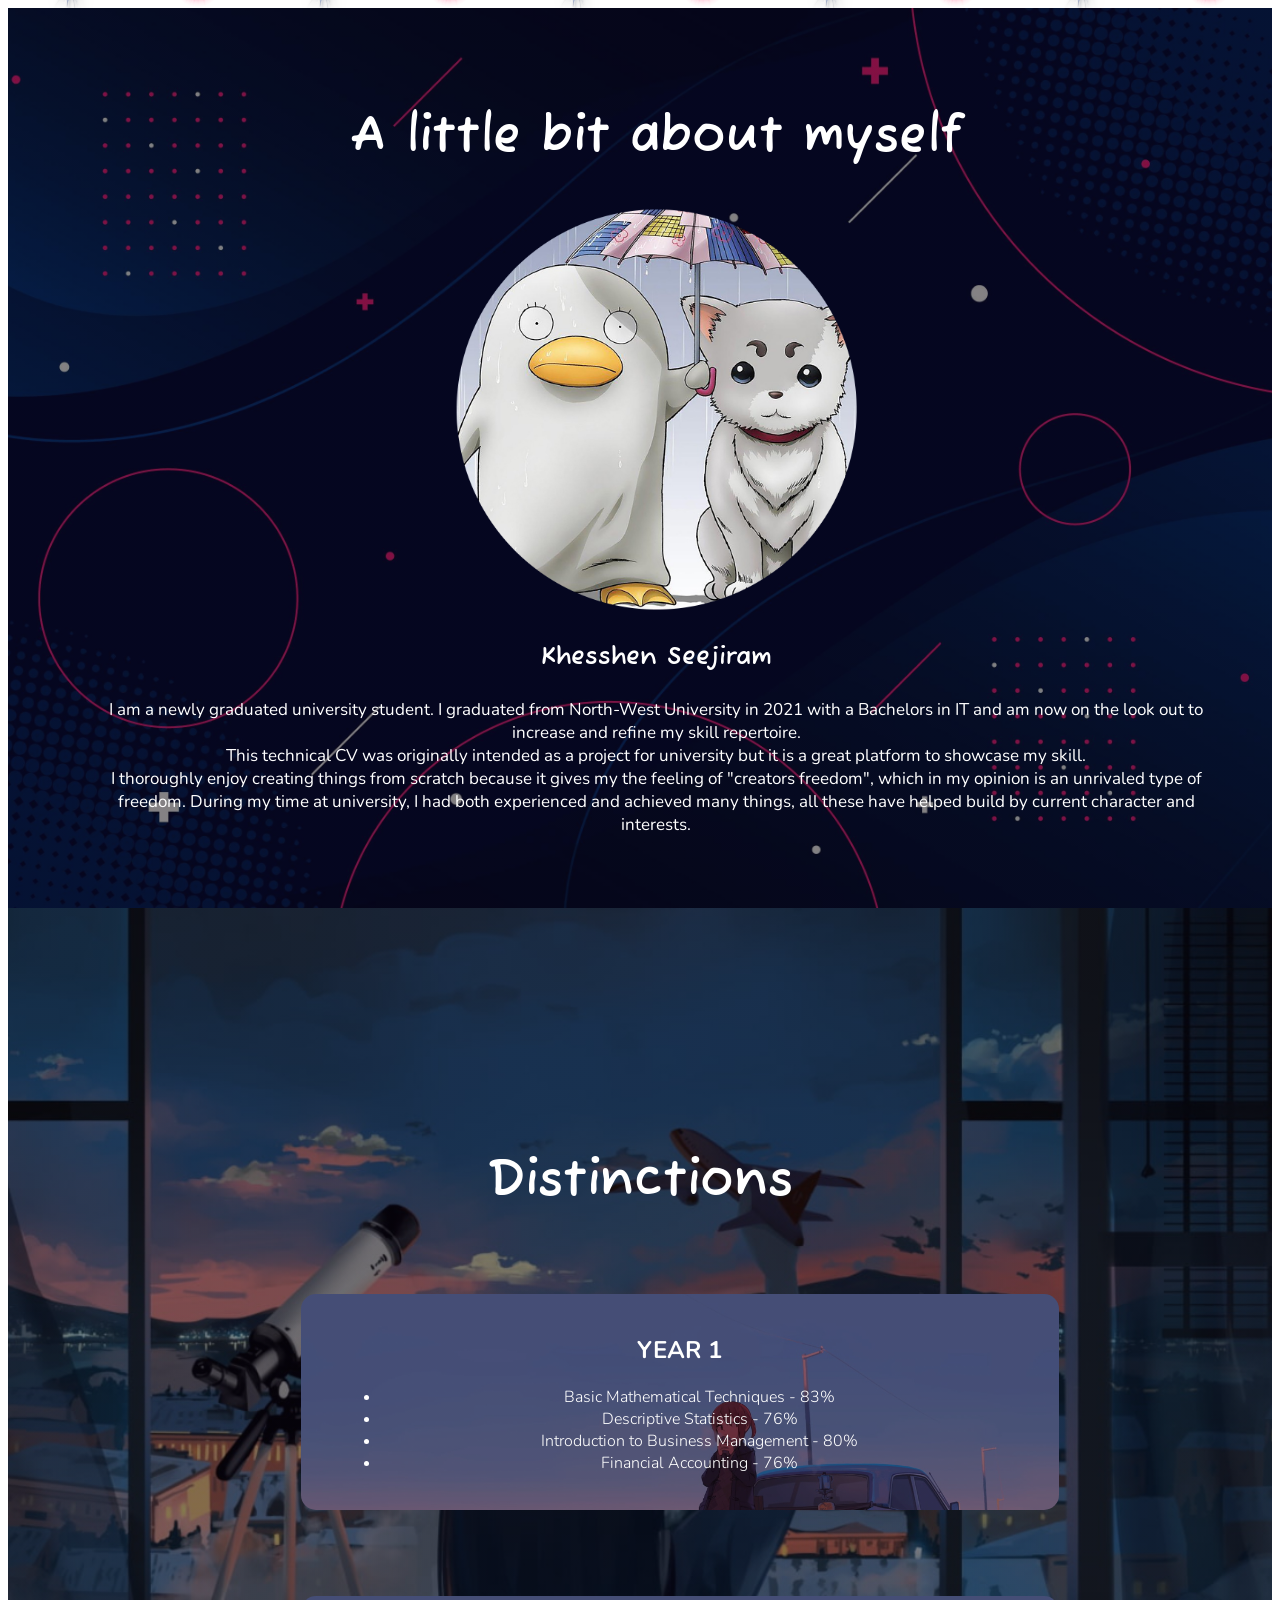
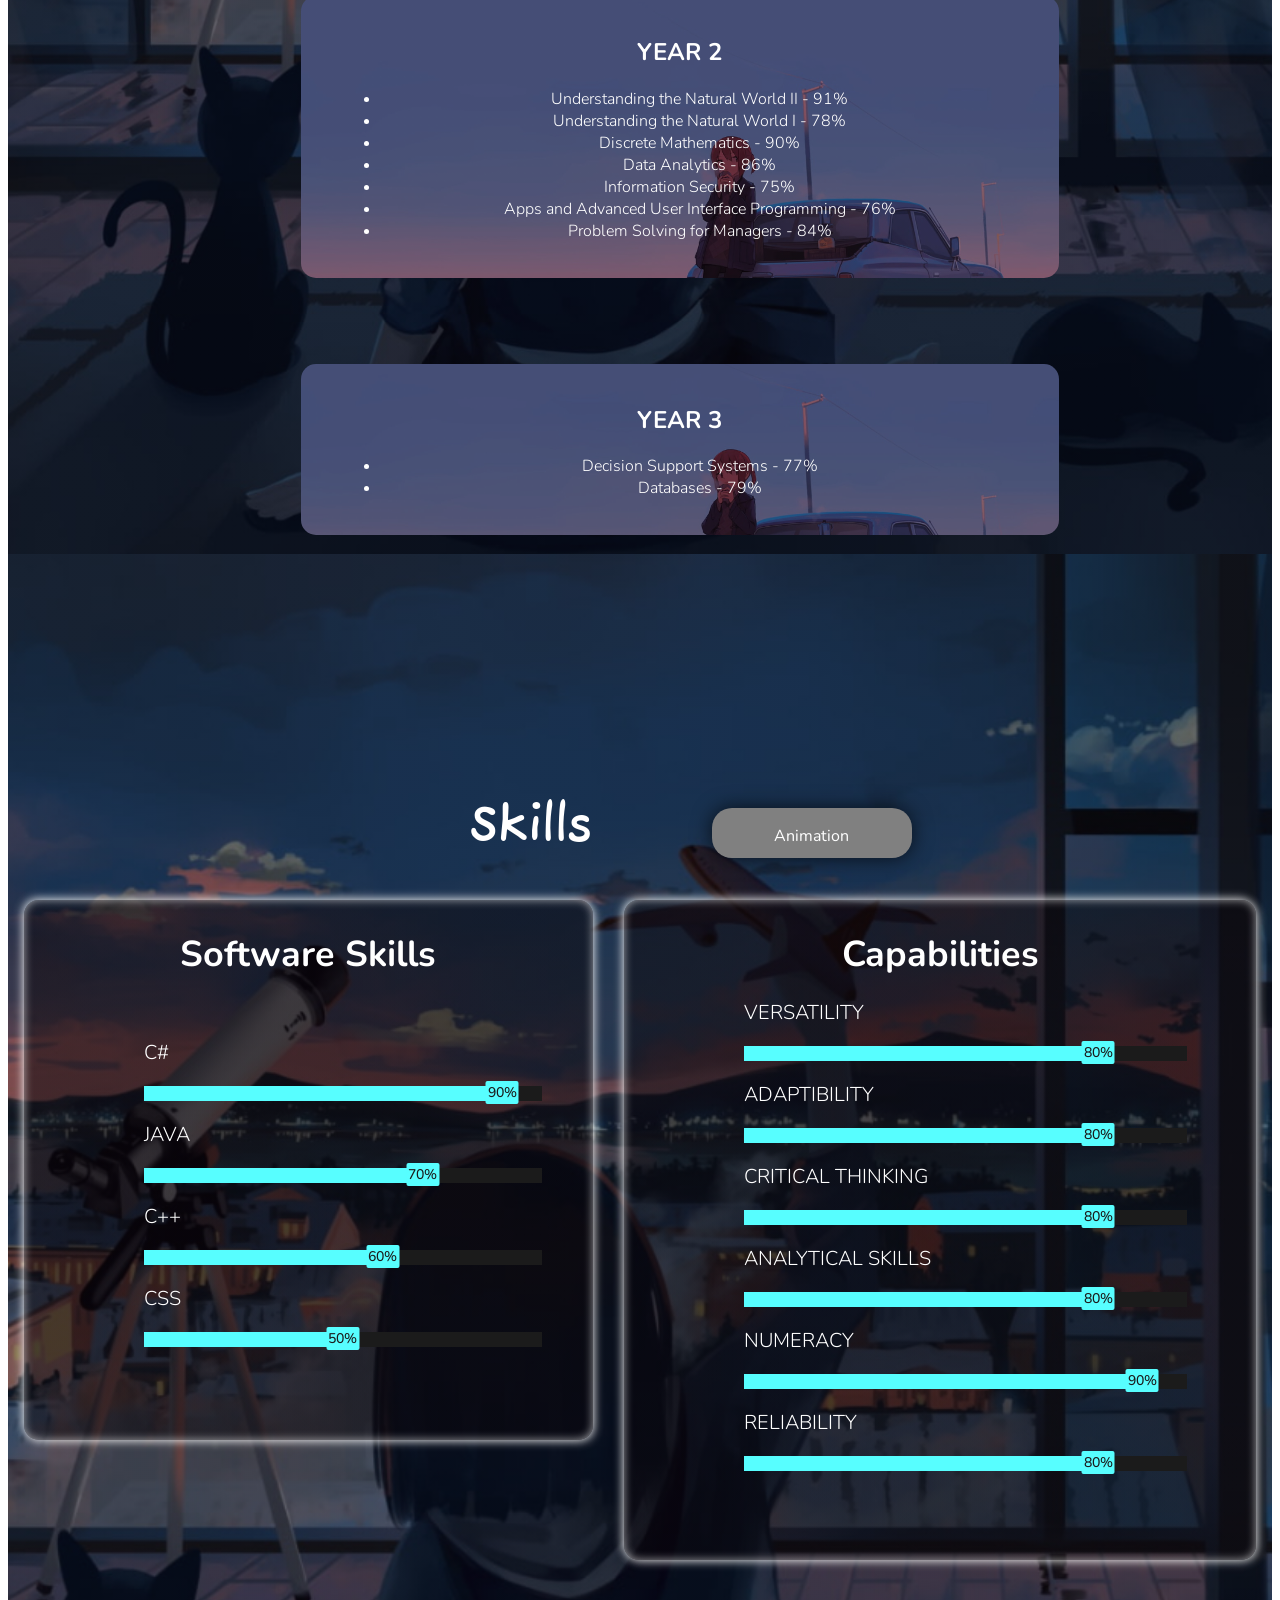
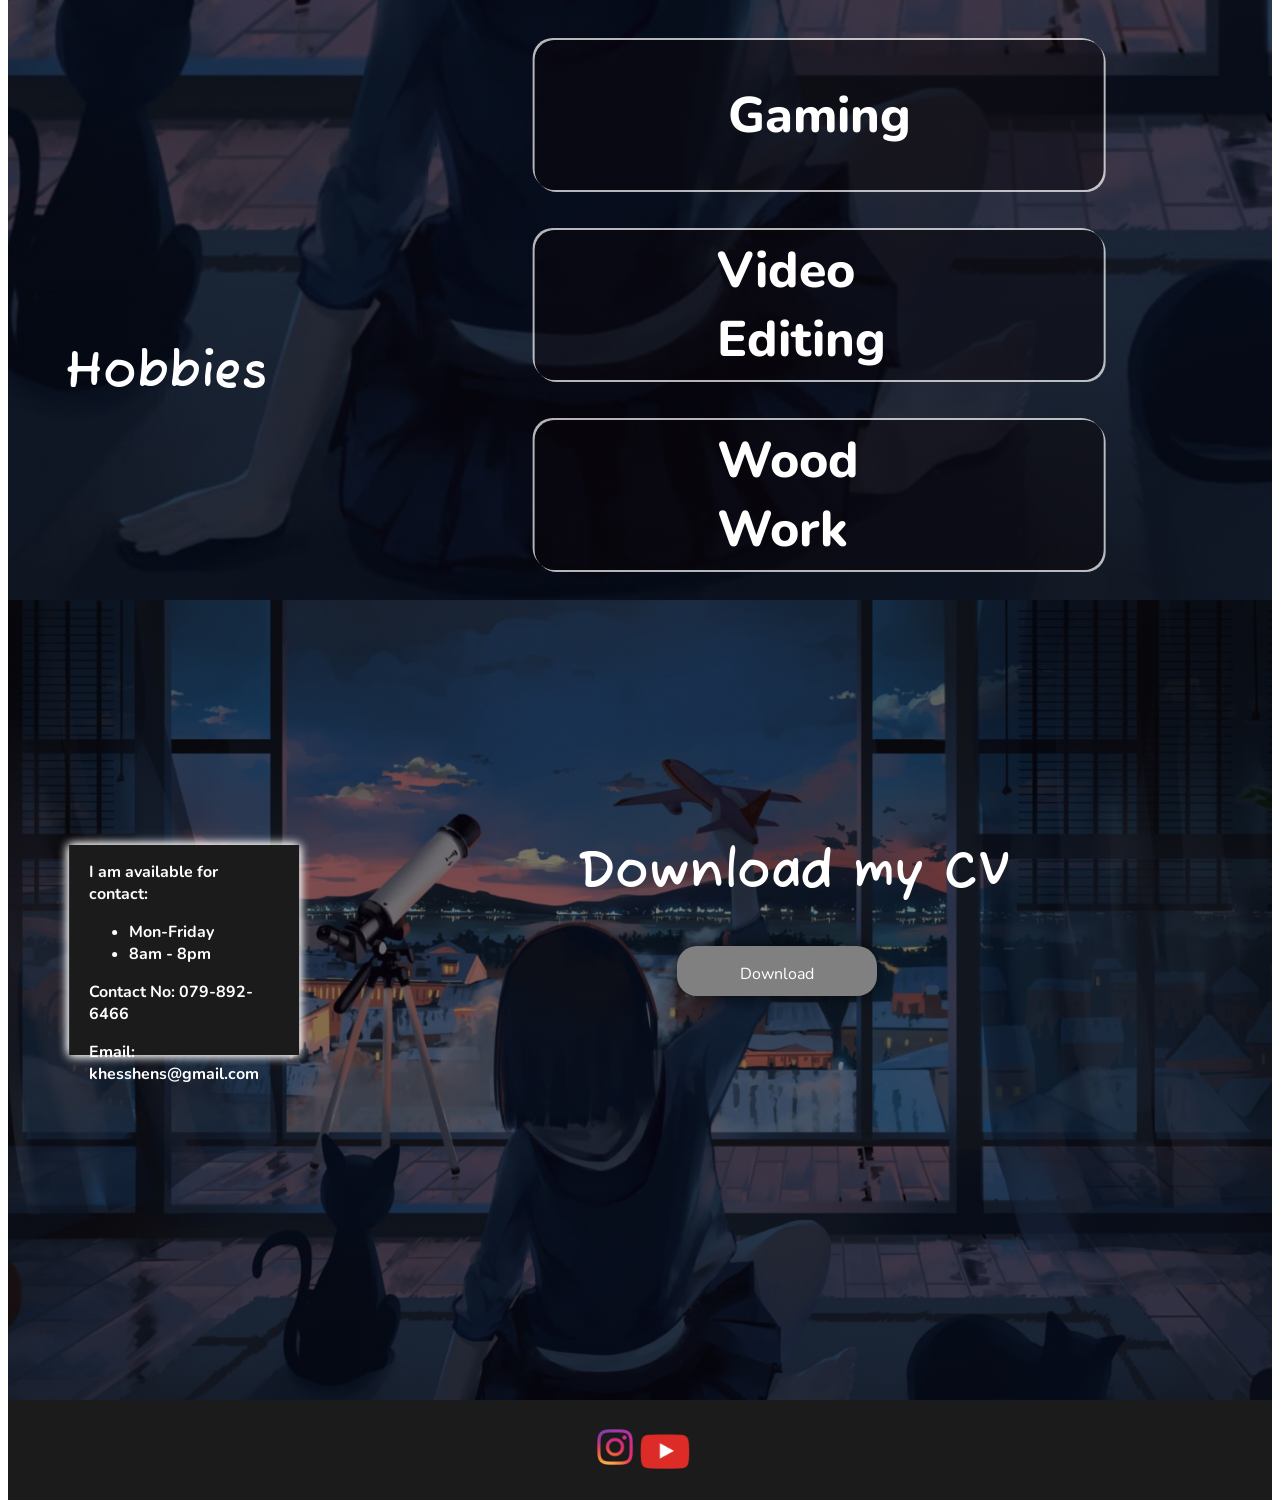
==== index.html @ 06077b65 "removed files from folder" ====
<!DOCTYPE html>
<html>
    <head>
        
        <title>Interactive CV Page</title>
        
        <meta name="viewport" content="with=device-width, initial scale=1.0"> 
        
        <link rel="stylesheet" type="text/css" href="style.css">
        <link rel="preconnect" href="https://fonts.googleapis.com">
        <link rel="preconnect" href="https://fonts.gstatic.com" crossorigin>
        <link href="https://fonts.googleapis.com/css2?family=Anton&family=Fuzzy+Bubbles:wght@700&family=Nunito:wght@300;500;800&display=swap" rel="stylesheet">   
        <link href="https://youtu.be/3TrjgbktJY4">
        <link href="https://i.gifer.com/XOsX.gif">
        
    </head>
    
    
    <body>
        
        <div id="loadPage">
            <script>
                var load = document.getElementById("loadPage");
                
                function loadAnmation()
                {
                    load.style.display="none";
                }
                
                window.addEventListener(load, loadAnmation()); 
            </script>
        </div>
<!-------------------------------------- start of first page ---------------------------------->
           <section class="top-part">
                <div class="starter">
                <h1 class="fuzzy">A little bit about myself</h1>
                    <img src="images/wallpaper.png" class="profilePic">
                <h3>Khesshen Seejiram</h3>
                <p>
                    I am a newly graduated university student. I graduated from North-West University in 2021 with a Bachelors in IT and am now on the look out to increase and refine my skill repertoire. <br>
                    This technical CV was originally intended as a project for university but it is a great platform to showcase my skill.<br>
                    I thoroughly enjoy creating things from scratch because it gives my the feeling of "creators freedom", which in my opinion is an unrivaled type of freedom. During my time at university, I had both experienced and achieved many things, all these have helped build by current character and interests.
                </p>        
                </div>
               
            <div class="lights">
                <img src="images/blue%20light.png">
                <img src="images/red%20light.png">
                <img src="images/blue%20light.png">
                <img src="images/red%20light.png">
                <img src="images/blue%20light.png">
                <img src="images/red%20light.png">
                <img src="images/blue%20light.png">
                <img src="images/red%20light.png">
                <img src="images/blue%20light.png">
                <img src="images/red%20light.png">
            </div>
            </section>
        
<!-------------------------------------- end of first page ----------------------------------->
        
        
        <section class="second">
            <h1>Distinctions</h1>
            
                <div class="container">
                        <div class="col1">
                            <div class="box">
                                <div class="boxTxt">
                                    <h2> YEAR 1</h2>
                                    <p>
                                        <ul>
                                            <li>Basic Mathematical Techniques - 83%</li>
                                            <li>Descriptive Statistics - 76%</li>
                                            <li>Introduction to Business Management - 80%</li>
                                            <li>Financial Accounting - 76%</li>
                                        </ul>
                                </div>
                            </div>
                            
                            <div class="box">
                                <div class="boxTxt">
                                    <h2> YEAR 2</h2>
                                    <p>
                                        <ul>
                                            <li>Understanding the Natural World II - 91%</li>
                                            <li>Understanding the Natural World I - 78%</li>
                                            <li> Discrete Mathematics - 90%</li>
                                            <li> Data Analytics - 86%</li>
                                            <li>Information Security - 75%</li>
                                            <li> Apps and Advanced User Interface Programming - 76%</li>
                                            <li> Problem Solving for Managers - 84%</li>
                                        </ul>
                                </div>
                            </div>
                            
                            <div class="box">
                                <div class="boxTxt">
                                    <h2> YEAR 3</h2>
                                    <p>
                                        <ul>
                                            <li>Decision Support Systems - 77%</li>
                                            <li>Databases - 79%</li>
                                        </ul>
                                </div>
                            </div>
                            
                        </div>
                    </div>
            
        </section>
        
<!-------------------------------------- end of second page ----------------------------------->
    
    
        <section class="third">
            <h1 align="center">Skills 
                <button id="btn" onclick="Refresh()">
                    <p id="btnText">Animation</p>
                        <div class="check-box">
                            <svg xmlns="http://www.w3.org/2000/svg" viewBox="0 0 50 50">
                                <path fill="transparent" d="M14.1 27.2l7.1 7.2 16.7-16.8" />
                            </svg>
                        </div>     
                        <script>
                            function Refresh()
                            {
                                location.reload();
                            }
                        </script>
                </button>
            </h1>
            
                <div class="holder">
                    <div class="soft">
                        <h2 color="white" align="center">Software Skills</h2>
                        <div class="skill">
                            <div class="language">C#</div>
                                <div class="bar">
                                    <div class="percent" value="90%" style="max-width:90%"></div>
                                </div>
                        </div>
                        
                        <div class="skill">
                            <div class="language">JAVA</div>
                                <div class="bar">
                                    <div class="percent" value="70%" style="max-width:70%"></div>
                                </div>
                        </div>
                        
                        <div class="skill">
                            <div class="language">C++</div>
                                <div class="bar">
                                    <div class="percent" value="60%" style="max-width:60%"></div>
                                </div>
                        </div>
                        
                        <div class="skill">
                            <div class="language">CSS</div>
                                <div class="bar">
                                    <div class="percent" value="50%" style="max-width:50%"></div>
                                </div>
                        </div>
                    </div>
                    
                    <div class="hard">
                        <h2 color="white" align="center">Capabilities</h2>
                        <div class="skill">
                            <div class="language">VERSATILITY</div>
                                <div class="bar">
                                    <div class="percent" value="80%" style="max-width:80%"></div>
                                </div>
                        </div>
                        
                        <div class="skill">
                            <div class="language">ADAPTIBILITY</div>
                                <div class="bar">
                                    <div class="percent" value="80%" style="max-width:80%"></div>
                                </div>
                        </div>
                        
                        <div class="skill">
                            <div class="language">CRITICAL THINKING</div>
                                <div class="bar">
                                    <div class="percent" value="80%" style="max-width:80%"></div>
                                </div>
                        </div>
                        
                        <div class="skill">
                            <div class="language">ANALYTICAL SKILLS</div>
                                <div class="bar">
                                    <div class="percent" value="80%" style="max-width:80%"></div>
                                </div>
                        </div>
                        
                        <div class="skill">
                            <div class="language">NUMERACY</div>
                                <div class="bar">
                                    <div class="percent" value="90%" style="max-width:90%"></div>
                                </div>
                        </div>
                        
                        <div class="skill">
                            <div class="language">RELIABILITY</div>
                                <div class="bar">
                                    <div class="percent" value="80%" style="max-width:80%"></div>
                                </div>
                        </div>
                    </div>
                </div>
            
            
<!----- second half of second page ----->
            
            
            <div class="containHobbies">
                <div class="hobbyText">
                    <h1>Hobbies</h1>
                </div>
                
                <div class="hobbies">
                    <div class="hobbyBox">
                        <div class="boxTxt">
                            <p>Gaming</p>
                        </div>
                        <video autoplay loop muted>
                            <source src="videos/gaming.mp4" type="video/mp4">
                        </video>
                    </div>
                    
                    <div class="hobbyBox">
                        <div class="boxTxt">
                            <p>Video Editing</p>
                        </div>
                        <video autoplay loop muted>
                            <source src="videos/amv.mp4" type="video/mp4">
                        </video>
                    </div>
                    
                    <div class="hobbyBox">
                        <div class="boxTxt">
                                <p>Wood Work</p>
                        </div>
                         <video autoplay loop muted>
                            <source src="videos/wood.mp4" type="video/mp4">
                        </video>
                    </div>
                </div>
                
            </div>
        </section>
        
<!-------- end of third page ---------->
        
        <section class="fourth">
            <div class="holder">
                <div class="contact">
                    <div class="details">
                        <p>I am available for contact:
                            <ul>
                                <li>Mon-Friday</li>
                                <li>8am - 8pm</li>
                            </ul>
                        
                        <p>Contact No: 079-892-6466</p>
                        <p>Email: khesshens@gmail.com</p>
                    </div>
                </div>
                <div class="cv">
                    <h1>Download my CV</h1>
                        <a href="KhesshenSeejiram_CV.pdf" download>
                            <button id="btn">
                                <p id="btnText">Download</p> 
                            </button>
                        </a>
                </div>
            </div>
            <div class="footer">
                <a href="https://www.youtube.com/watch?v=Hskt1jN7JTc&ab_channel=dcode">
                    <img src="images/insta.png">
                </a>
                
                <img src="images/youtube.png" onclick="" class="yt">
            </div>
        </section>
    </body>
</html>
---- style.css ----
/*---- start of first page ----*/
*
{
    font-family: 'Nunito', sans-serif;
}

.top-part
{
    min-height: 100vh;
    width: 100%;
    background-image: linear-gradient(rgba(10,5,10,0.5),rgba(10,5,10,0.5)),url(images/background.jpg);
    background-position:center;
    background-size: cover;
    position: relative;
}

.starter
{
    width: 90%;
    position: absolute;
    top: 50%;
    left 50%;
    transform: translate(7%, -50%);
    text-align: center;
    color: white;
    justify-content: center;
}

.starter p
{
    font-size: 17px;
    margin-top: 15px;
}
.starter img
{
    height: 400px;
    width: 400px;
}

h1
{
    font-family: 'Fuzzy Bubbles', cursive;
    font-size: 50px;
}

h3
{
    font-family: 'Fuzzy Bubbles', cursive;
    font-size: 25px;
}

.check-box
{
    width: 50px;
    height: 50px;
    border-radius: 20px;
    box-shadow: 0px 0px 12px -2px;
    position: absolute;
    top: 0;
    right: 0;
    opacity: 0;
}

.check-box svg
{
    width: 20px;
    margin: 20px;
    margin-top: 15px;
    margin-left: 15px;
}

svg path
{
    stroke-width: 7px;
    stroke: white;
    stroke-dasharray: 35;
    stroke-dashoffset: 50;
    stroke-linecap: round;
}

.starter .active
{
    background-color: deeppink;
    transition: 1s;
}

.active .check-box
{
    opacity: 1;
    transition: 1s;
}

.active p
{
    margin-right: 10px;
    transition: 1.5s;
    margin-top: 15px;
}

.active svg path
{
    stroke-dashoffset: 0;
    
}

.lights img
{
    width: 50px;
    height: 50px;
    animation: lights 5s linear infinite;
}

.lights
{
    width: 100%;
    display: flex;
    justify-content: space-around;
    top: -50px;
    align-items: center;
    position: absolute;
}

@keyframes lights
{
    0%
    {
        transform: translateY(0);
        opacity: 0;
    }
    25%
    {
        opacity: 0.5;
    }
    50%
    {
        opacity: 1;
    }
    75%
    {
        opacity: 0.5;
    }
    100%
    {
        transform: translateY(80vh);
        opacity: 0;
    }
}

.lights img:nth-child(1)
{
    animation-delay: 1s;
}
.lights img:nth-child(2)
{
    animation-delay: 4s;
}
.lights img:nth-child(3)
{
    animation-delay: 7s;
}
.lights img:nth-child(4)
{
    animation-delay: 3s;
}
.lights img:nth-child(5)
{
    animation-delay: 2s;
}
.lights img:nth-child(6)
{
    animation-delay: 5s;
}
.lights img:nth-child(7)
{
    animation-delay: 1.5s;
}
.lights img:nth-child(8)
{
    animation-delay: 3.5s;
}
.lights img:nth-child(9)
{
    animation-delay: 2.5s;
}
.lights img:nth-child(10)
{
    animation-delay: 7.5s;
}

/*--- start of second page ---*/


.second 
{
    width: 100%;
    margin: auto;
    text-align: center;
    padding-top: 200px;
    background-image: linear-gradient(rgba(10,5,10,0.5),rgba(10,5,10,0.5)),url(images/anime.jpg);
    background-position:center;
    background-size: cover;
    position: relative;
    color: white;
}

.container
{
    width: 100%;
    height: 100vh;
    display: flex;
    align-content: center;
}

.col1
{
    flex: 1;
}

.col1 img
{
    width: 100%;
}

.box
{

    align-content: center;
    margin: 40px;
    background-image: linear-gradient(rgba(10,5,10,0.5),rgba(10,5,10,0.5)),url(images/animeCar.jpg);
    box-shadow: 25px;
    background-size:cover;
    background-position: center;
    overflow: hidden;
    width: 60%;
    left: 40px;
    display: inline-block;
    float: center;
    position: relative;
    cursor: pointer;
    border-radius: 15px;
}

.boxTxt
{
    border-radius: 10px;
    padding: 20px 40px;
    flex-basis: 70%;
    font-weight: 300;
    color: white;
}

.box:hover
{
    transform: scale(1.2);
    border-style: outset;
    border-color: beige;
    box-shadow: 5px 5px 5px 0.2px;
}


/*---- start of third page ----*/


.third
{
    width: 100%;
    padding-top: 200px;
    display:inline-block;
    align-items: center;
    justify-content: center;
    color: white;
    font-weight: 700;
    background-image: linear-gradient(rgba(10,5,10,0.5),rgba(10,5,10,0.5)),url(images/anime.jpg);
    background-position:center;
    background-size: cover;
    position: relative;
    font-weight: 700;
}

.third button
{
    width: 200px;
    height: 50px;
    border: 0;
    color: white;
    outline: none;
    background: grey;
    font-size: 16px;
    border-radius: 20px;
    text-align: center;
    box-shadow: 0px 0px 20px 0px rgba(0, 0, 0, 0.7);
    position: relative;
    overflow: hidden;
    cursor: pointer;
    transform: translate(100px, 0);
}

.third button:hover
{
    box-shadow: inset 0px 0px 10px 0px, inset -0px -0px 10px 0px;
}
.holder
{
   width: 100%;
    height: 600px;
    display: flex;
    justify-content: space-around;
}

.soft
{
    width: 45%;
    height: 90%;
    justify-content: center;
    align-items: center;
    color: white;
    font-weight: 400;
    font-size: 24px;
    border-radius: 15px;
    box-shadow: inset 0px 0px 10px rgba(255,255,255,0.6), 2px 2px 10px rgba(255,255,255,0.6),-2px -2px 10px rgba(255,255,255,0.6);
    background-image: linear-gradient(rgba(10,5,10,0.5),rgba(10,5,10,0.5));
}

.hard
{
    width: 50%;
    height: 110%;
    justify-content: center;
    align-items: center;
    font-weight: 400;
    font-size: 24px;
    border-radius: 15px;
    box-shadow: inset 0px 0px 10px rgba(255,255,255,0.6), 2px 2px 10px rgba(255,255,255,0.6),-2px -2px 10px rgba(255,255,255,0.6);
    background-image: linear-gradient(rgba(10,5,10,0.5),rgba(10,5,10,0.5));
}

.skill
{
    width: 70%;
    padding: 0 20px;
    justify-content: center;
    align-items: center;
    top: 50%;
    left: 50%;
    transform: translate(100px, 30px);
    right: 0;
}

.hard .skill
{
    transform: translate(100px, -10px);
}

.language
{
   font-size: 20px;
    font-weight: 300;
    color: white;
    margin: 20px 0;
}

.bar
{
   height: 15px;
    background: #1b1b1b;
    border: 3px;
}

.percent
{
    height: 15px;
    background: #57feff;
    position: relative;
    animation: moving 3s;
}

.percent::before
{
    content: attr(value);
    position: absolute;
    padding: 2px 2px;
    background: #57feff;
    border-radius: 2px;
    font-size: 14px;
    top: -5px;
    right: 0;
    transform: translateX(50%);
    color: #1b1b1b;
    font-weight: 500;
}



@keyframes moving
{
    from
    {
        width: 0;
    }
    to
    {
        width: 100%;
    }
}

/* ----- second half of second page ---*/

.containHobbies
{
    width: 100%;
    height: 600px;
    display: flex;
    justify-content: space-around;
    padding-top: 100px;
}

.hobbyText
{
    width: 25%;
    height: 100%;
    justify-content: center;
    display: flex;
    align-content: center;
    color: white;
    transform: translate(0, 50%);
    right: 0;
}

.hobbies
{
    width: 75%;
    height: 100%;
    
}

.hobbyBox
{
    width: 60%;
    height: 25%;
    background: transparent;
    margin: 40px;
    background-image: linear-gradient(rgba(10,5,10,0.5),rgba(10,5,10,0.5));
    background-size:cover;
    background-position: center;
    float: center;
    position: relative;
    cursor: pointer;
    border-radius: 20px;
    transform: translate(30%, 0);
    box-shadow: 2px 2px 0.2px rgba(255, 255, 255, 0.7), -2px -2px 0.2px rgba(255, 255, 255, 0.7);
    align-content: center;
    justify-content: center;
    display: block;
}

.hobbyBox video
{
    width: 100%;
    height: 100%;
    object-fit: cover;
    border-radius: 20px;
}

.hobbyBox:hover
{
    animation: shake 4s infinite;
}

.hobbyBox .boxTxt
{
    font-family: 'Anton', sans-serif;
    font-size: 50px;
    font-weight: 800;
    background-blend-mode: screen;
    position: absolute;
    align-content: center;
    justify-content: center;
    top: 50%;
    left: 50%;
    transform: translate(-50%, -50%);
}


@keyframes shake
{
    0%
    {
        transform: rotate(0deg) translateY(-10px);
    }
    10%
    {
        transform: rotate(-1deg) translateY(-10px);
    }
    20%
    {
        transform: rotate(1deg) translateY(-10px);
    }
    30%
    {
        transform: rotate(0deg) translateY(-10px);
    }
    40%
    {
        transform: rotate(-1deg) translateY(-10px);
    }
    50%
    {
        transform: rotate(1deg) translateY(-10px);
    }
    60%
    {
        transform: rotate(0deg) translateY(-10px);
    }
    70%
    {
        transform: rotate(-1deg) translateY(-10px);
    }
    80%
    {
        transform: rotate(1deg) translateY(-10px);
    }
    90%
    {
        transform: rotate(0deg) translateY(-10px);
    }
    100%
    {
        transform: rotate(-1deg) translateY(-10px);
    }
}

/*-------- end of third page -------*/

.fourth
{
    width: 100%;
    padding-top: 200px;
    display:inline-block;
    align-items: center;
    justify-content: center;
    color: white;
    font-weight: 700;
    background-image: linear-gradient(rgba(10,5,10,0.5),rgba(10,5,10,0.5)),url(images/anime.jpg);
    background-position:center;
    background-size: cover;
    position: relative;
    font-weight: 700;
}

.contact
{
    width: 30%;
    height: 50%;
    transform: translate(10%, 0);
    display: flex;
    justify-content: center;
    align-items: center;
}

.cv
{
    width: 50%;
    height: 50%;
    justify-content: center;
    align-items: center;
}

.cv button
{
    width: 200px;
    height: 50px;
    border: 0;
    color: white;
    outline: none;
    background: grey;
    font-size: 16px;
    border-radius: 20px;
    text-align: center;
    box-shadow: 0px 0px 20px 0px rgba(0, 0, 0, 0.7);
    position: relative;
    overflow: hidden;
    cursor: pointer;
    transform: translate(100px, 0);
}

.cv button:hover
{
    box-shadow: inset 0px 0px 10px 0px, inset -0px -0px 10px 0px;
}

.details
{
    width: 50%;
    height: 70%;
    background: #1b1b1b;
    box-shadow: 0px 0px 10px 0px, -0px -0px 10px 0px;
    padding: 0 20px;
    justify-content: center;
    align-items: center;
    transform: translateX(-50%);
}


.footer
{
    width: 100%;
    height: 100px;
    background: #1b1b1b;
    display: flex;
    justify-content: center;
    align-items: center;
}

.footer img
{
    height: 50px;
    width: 50px;
}

.footer img:hover
{
    transform: translateY(-10px);
    transition: 0.5s;
}

.insta
{

}

/*----- load page -----*/

#loadPage
{
    background: #1b1b1b url(images/loader.gif) no-repeat center center;
    width: 100%;
    height: 100vh;
    position: fixed;
    z-index: 100;
    background-size: 10%;
}
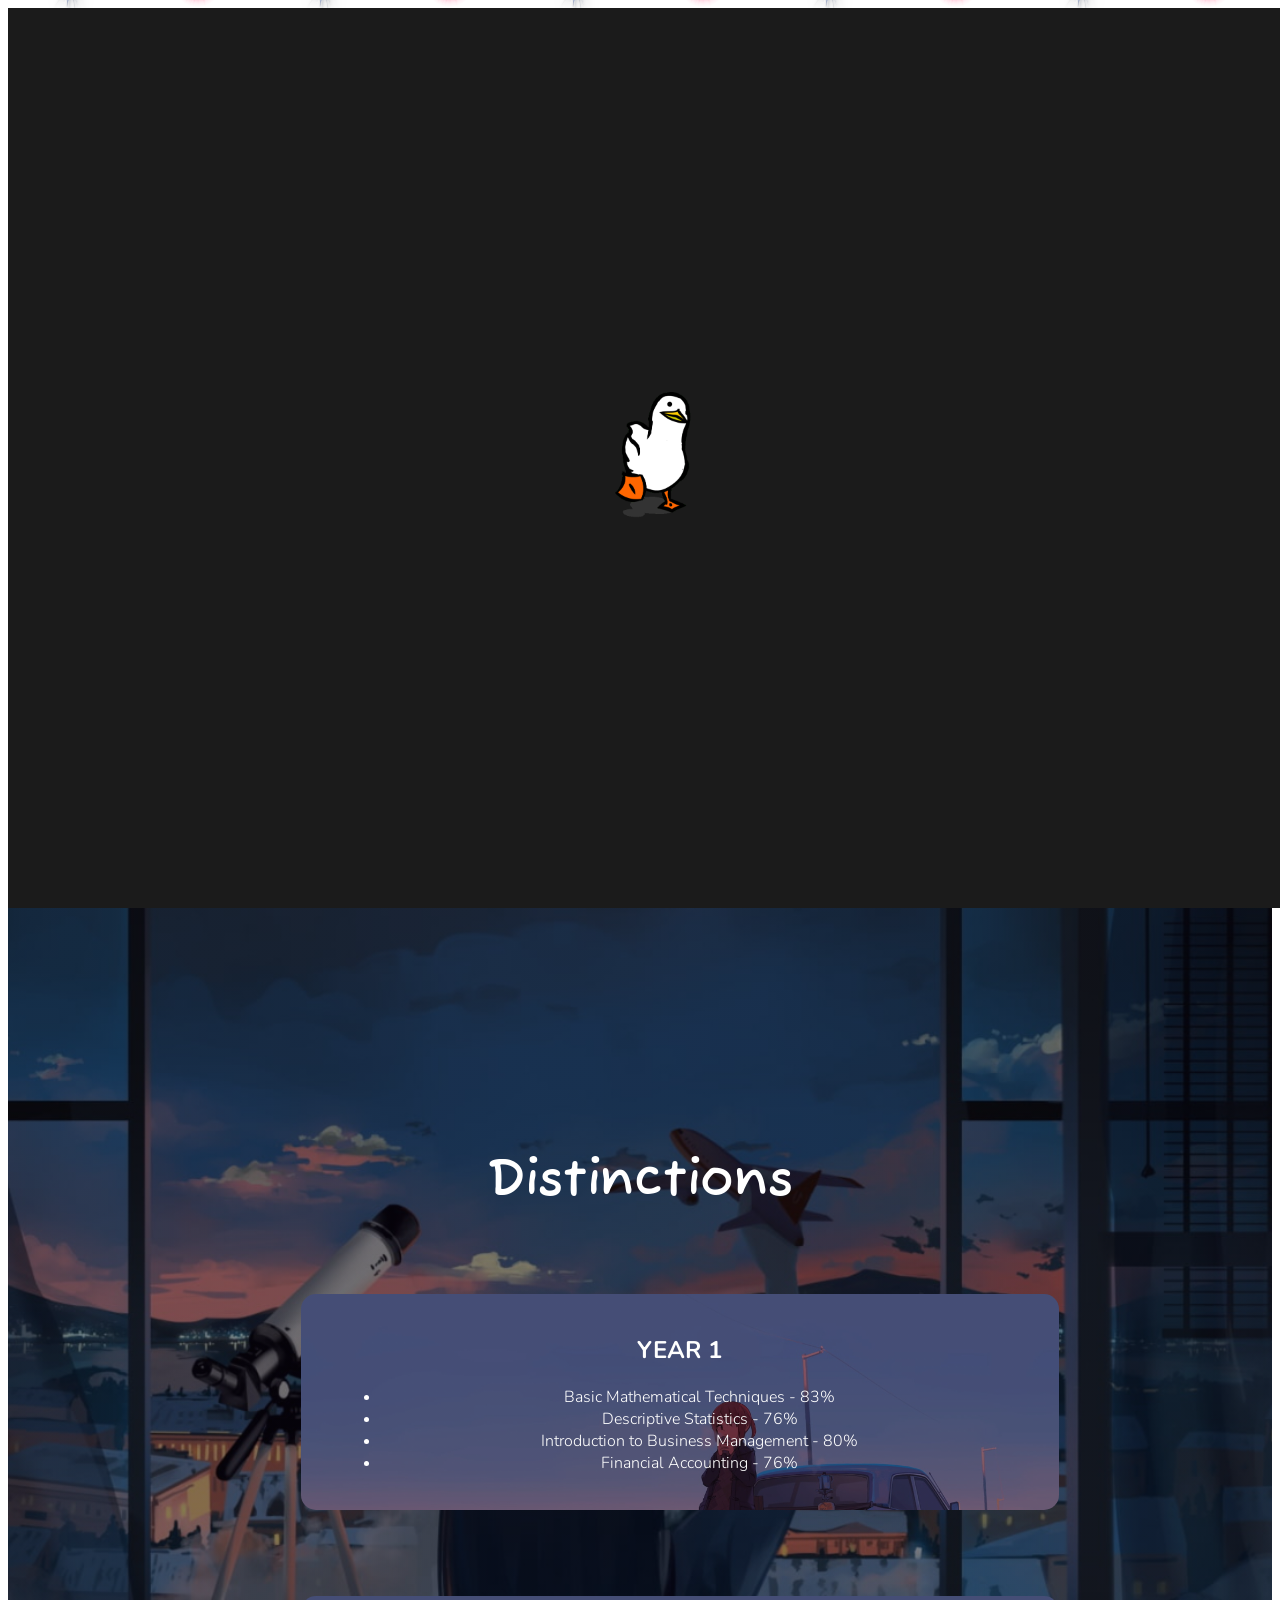
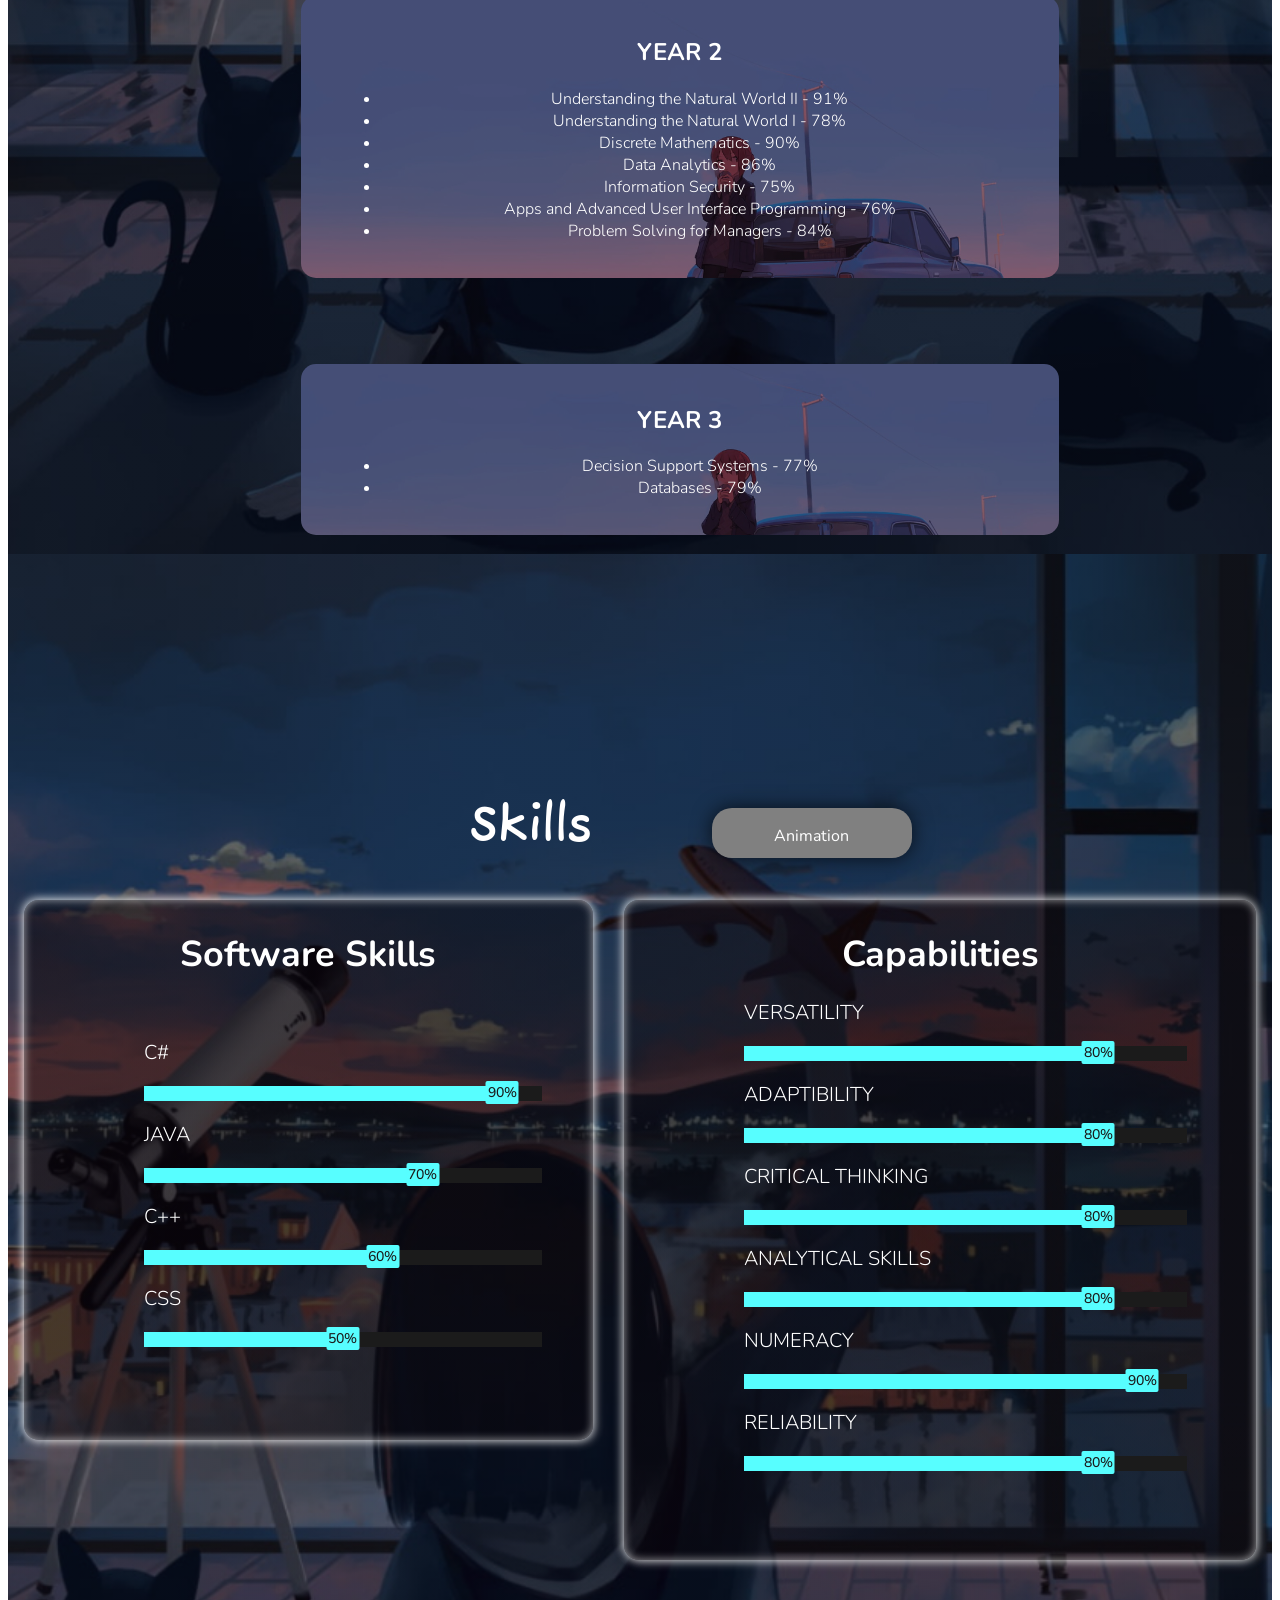
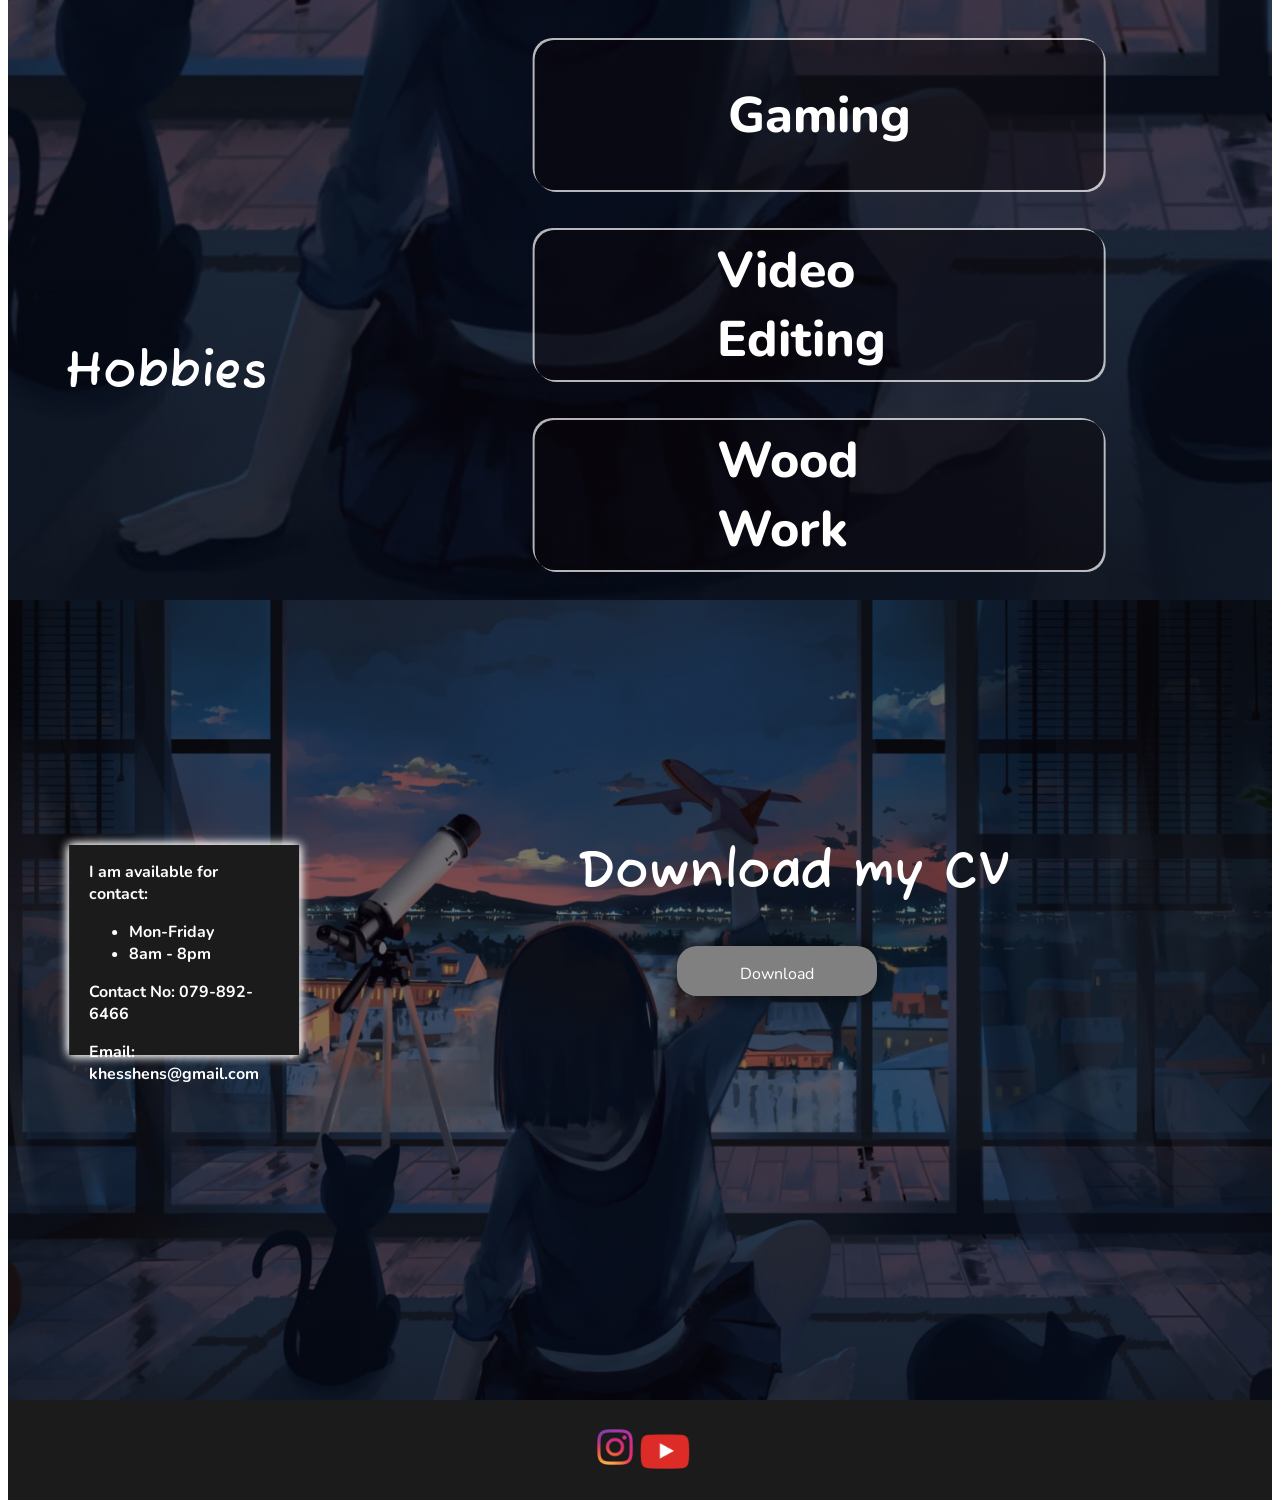
==== commit ad18ed7e: "Update index.html" ====
--- a/index.html
+++ b/index.html
@@ -22,13 +22,18 @@
             <script>
                 var load = document.getElementById("loadPage");
                 
+                window.addEventListener("load", loadAnmation()); 
+                
                 function loadAnmation()
                 {
-                    load.style.display="none";
+                    setTimeout(() =>
+                    {
+                        load.style.display = "none";
+                    },2000);
                 }
-                
-                window.addEventListener(load, loadAnmation()); 
             </script>
+            
+            
         </div>
 <!-------------------------------------- start of first page ---------------------------------->
            <section class="top-part">
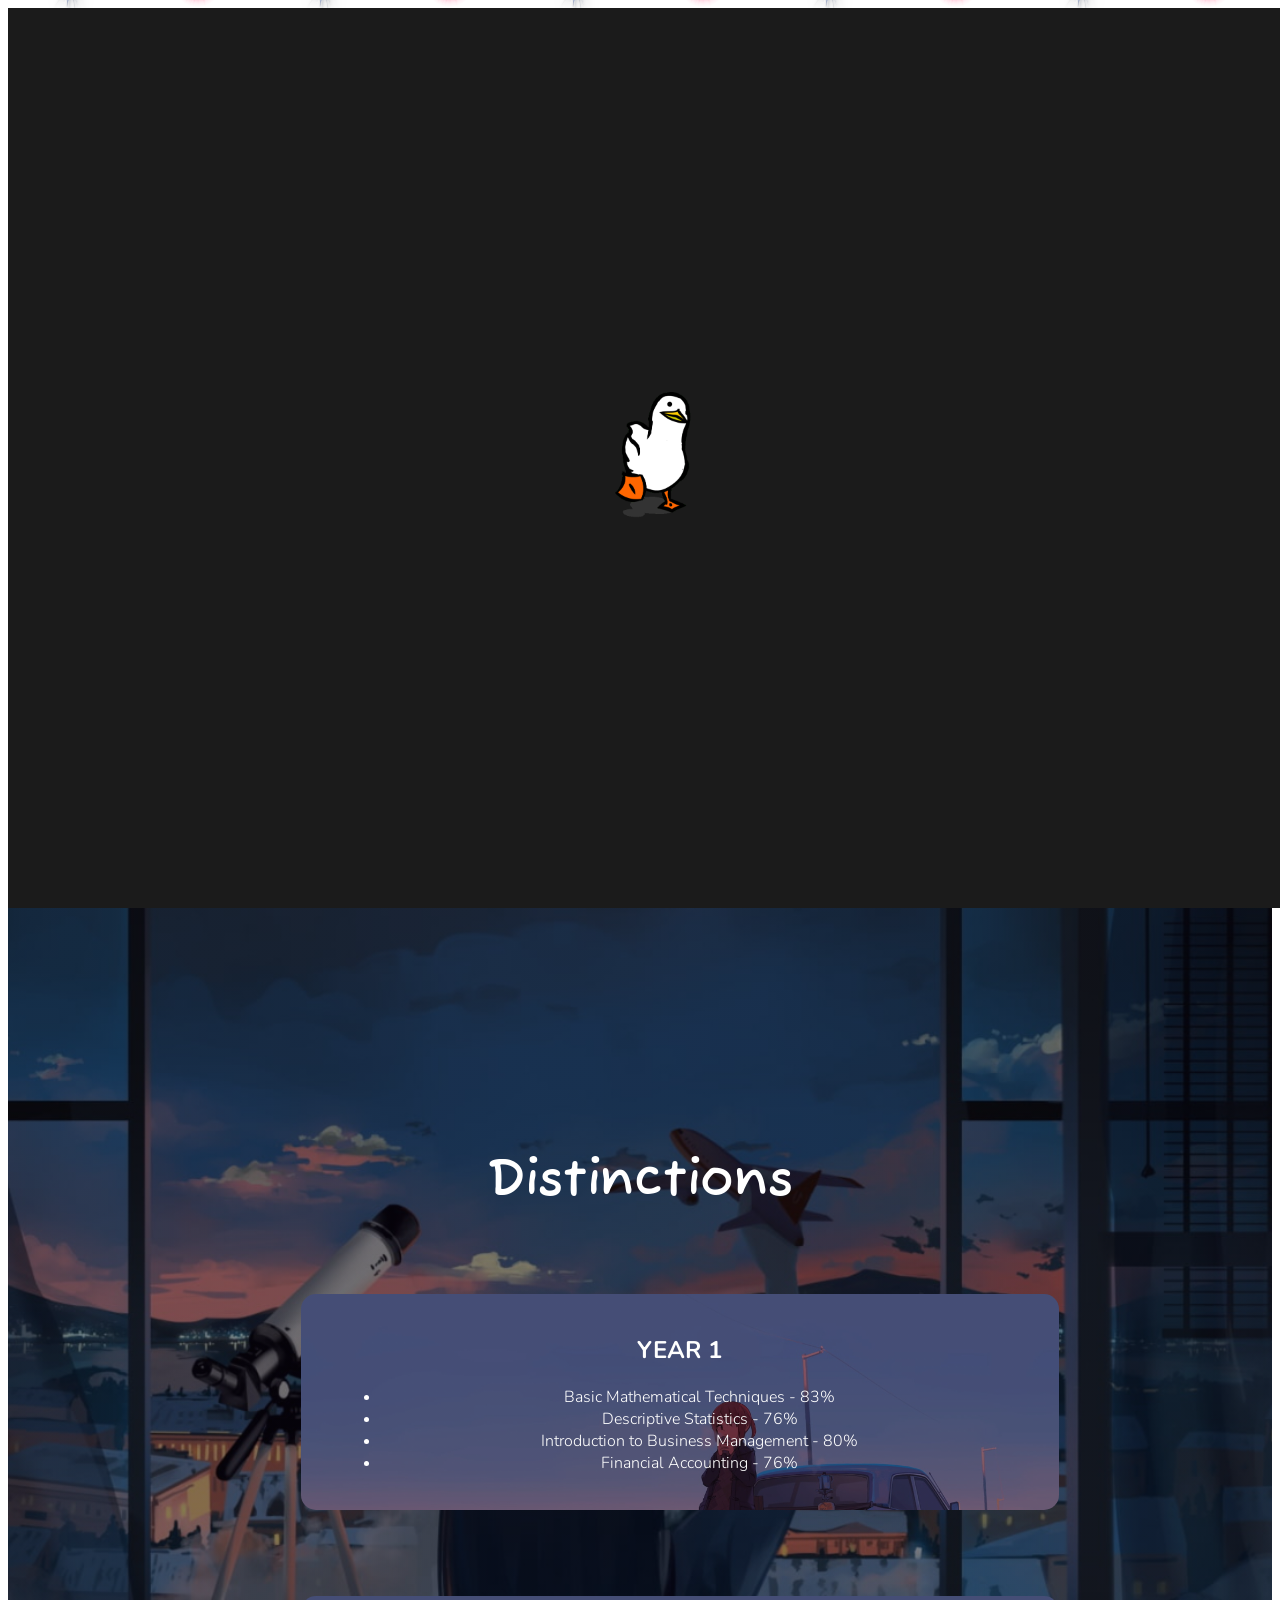
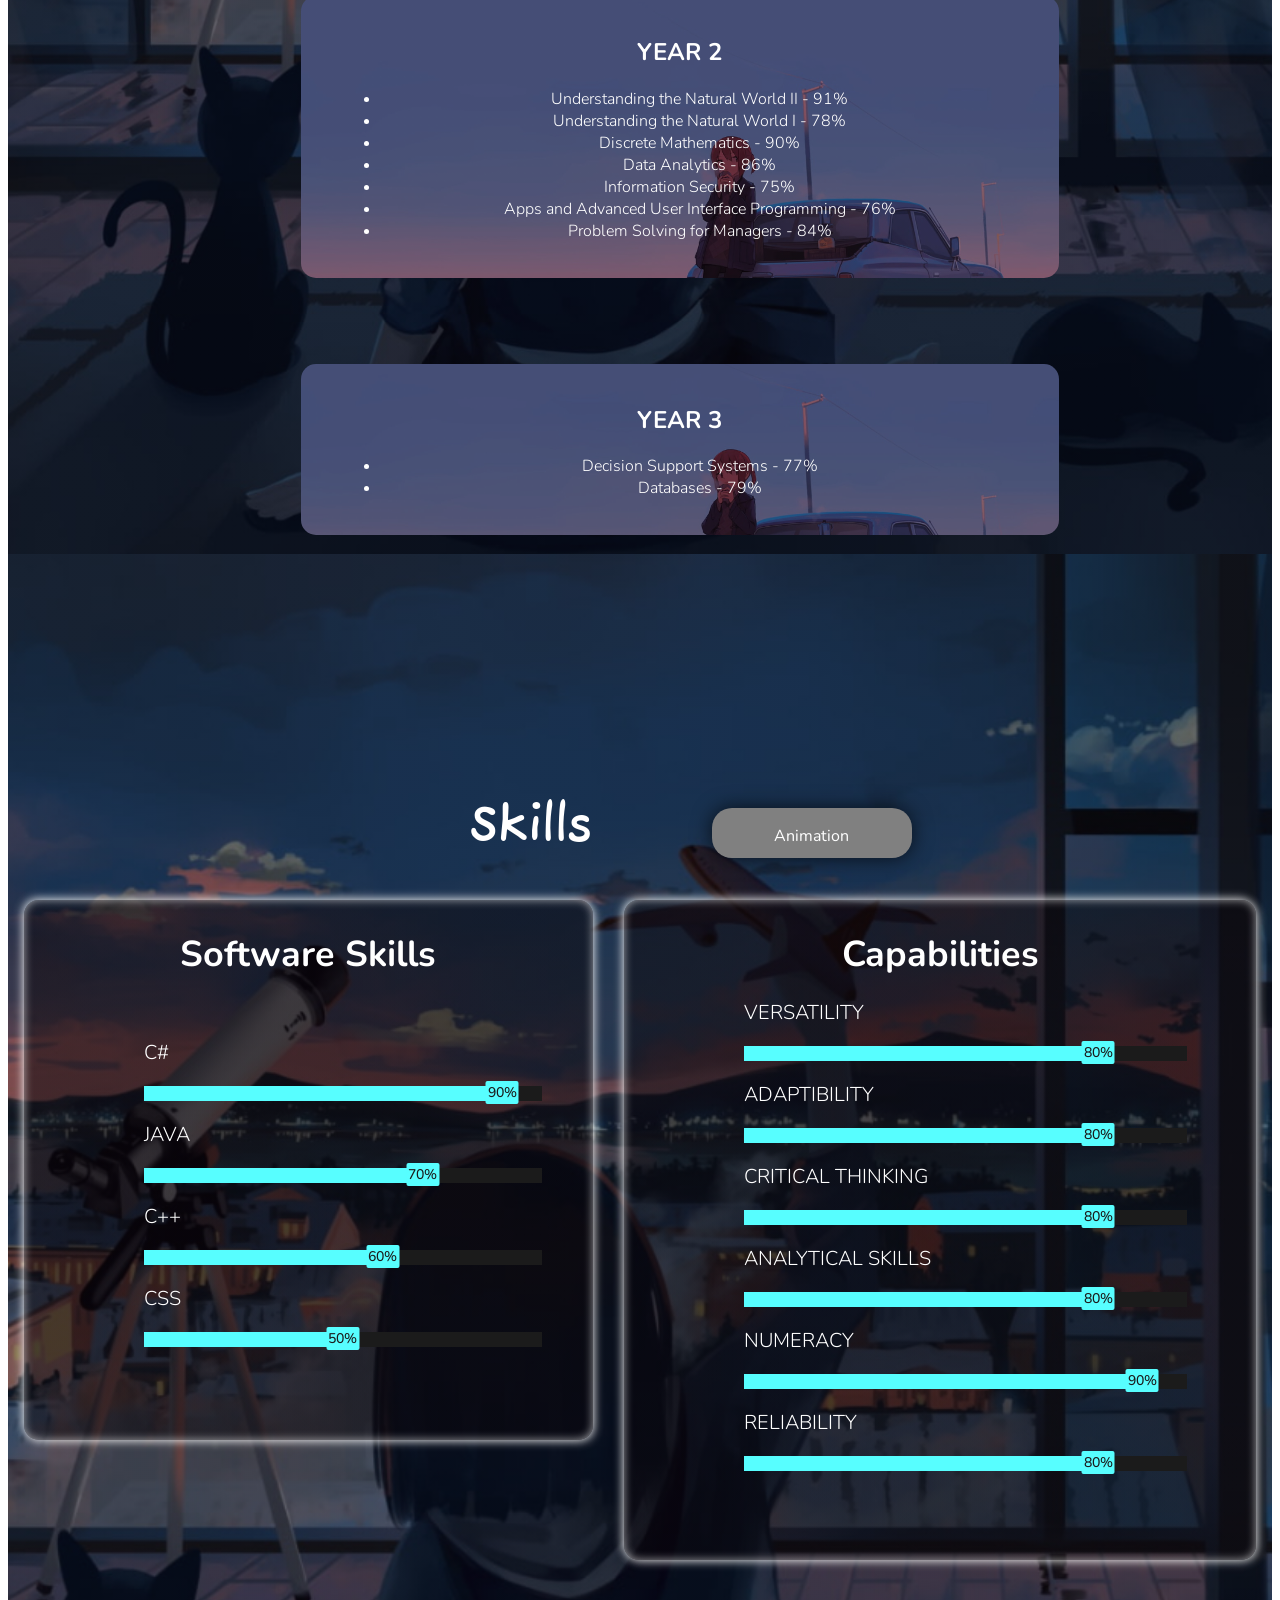
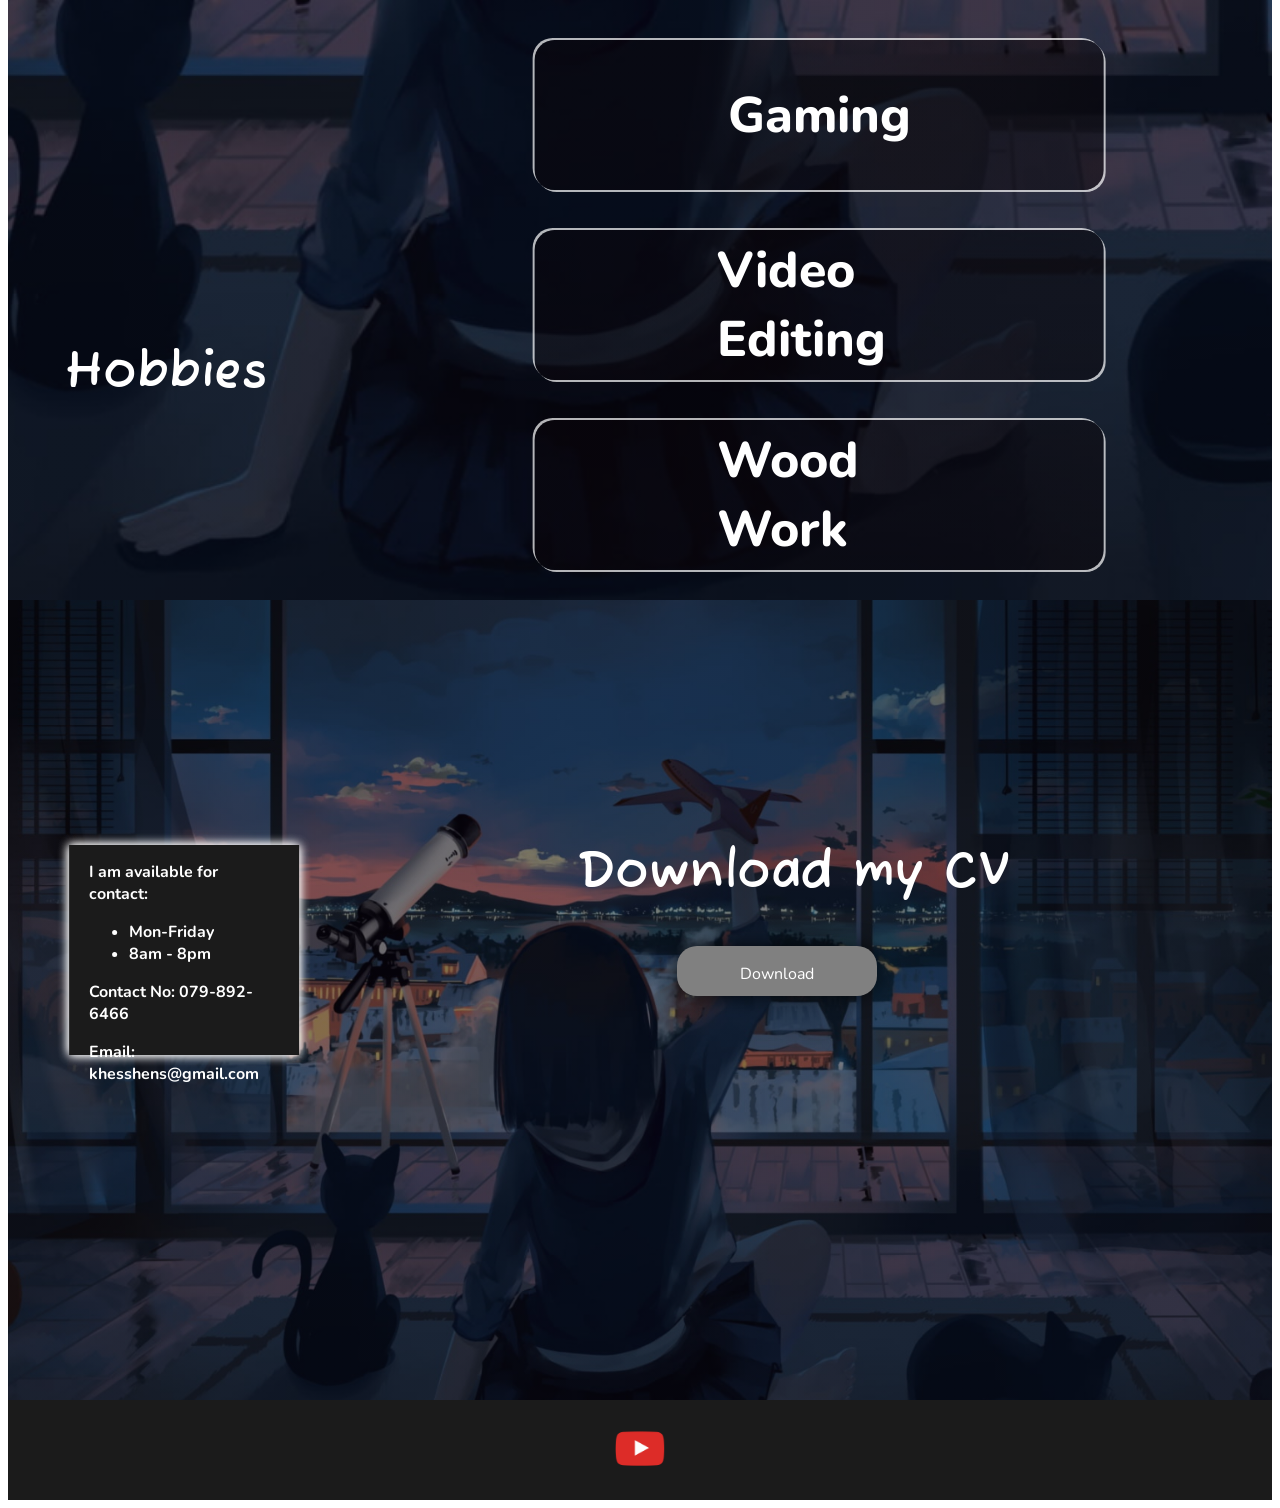
==== commit 59f7143a: "Update index.html" ====
--- a/index.html
+++ b/index.html
@@ -281,11 +281,9 @@
                 </div>
             </div>
             <div class="footer">
-                <a href="https://www.youtube.com/watch?v=Hskt1jN7JTc&ab_channel=dcode">
-                    <img src="images/insta.png">
+                <a href="https://youtube.com/channel/UCwzVH17BqveSc9whyCg3p0Q">
+                    <img src="images/youtube.png" class="yt">
                 </a>
-                
-                <img src="images/youtube.png" onclick="" class="yt">
             </div>
         </section>
     </body>
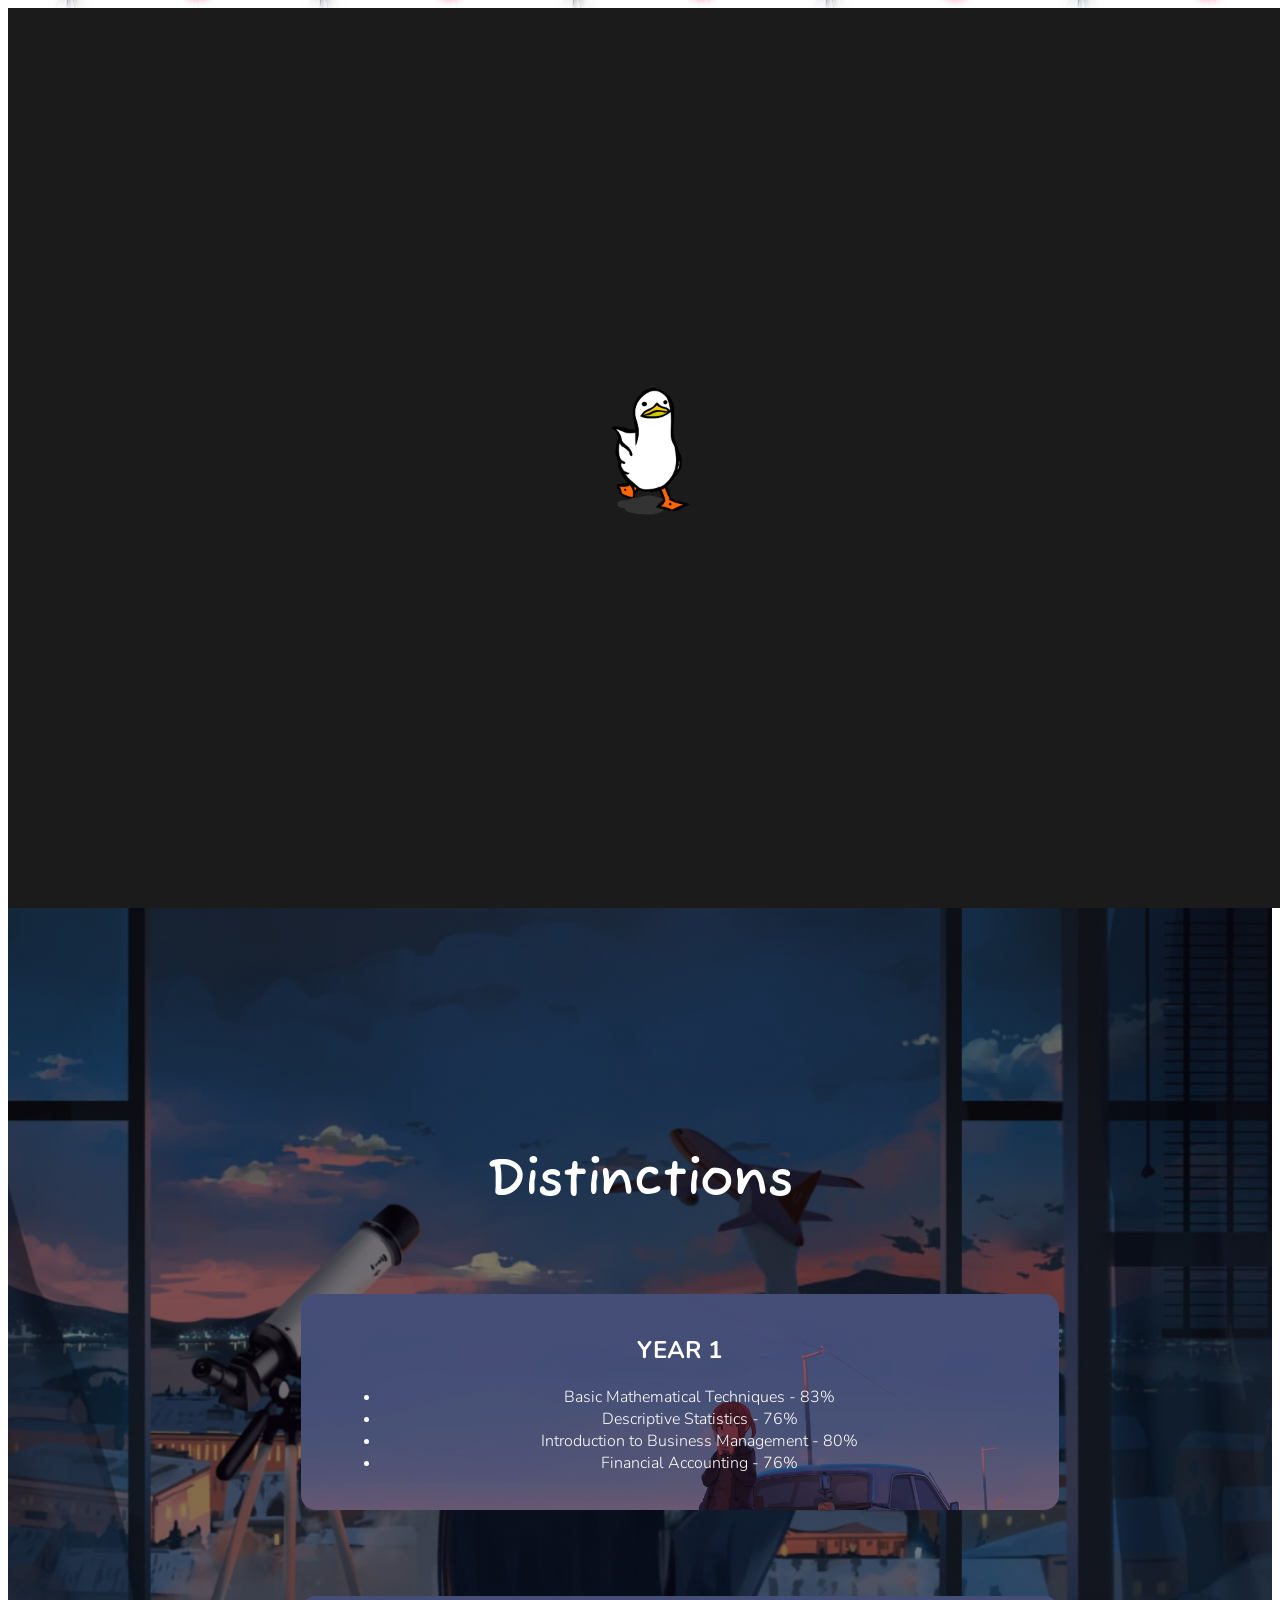
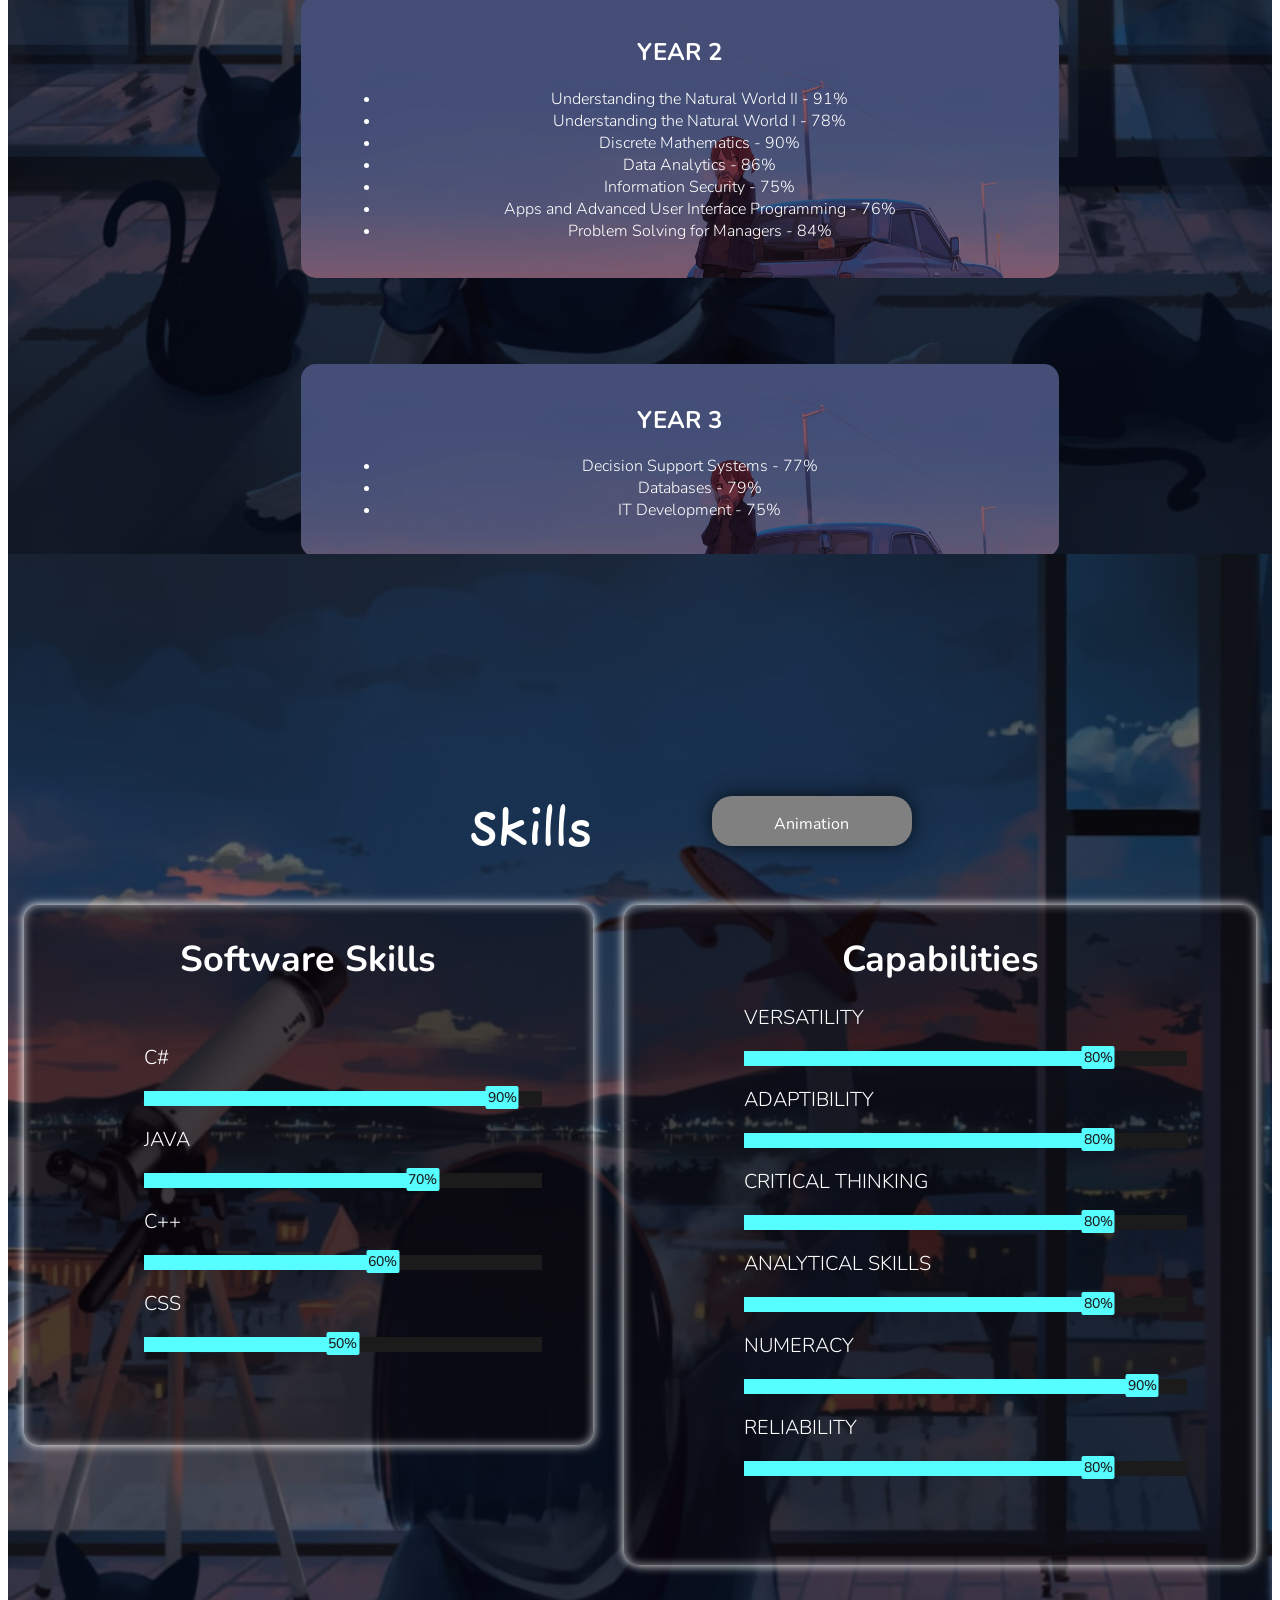
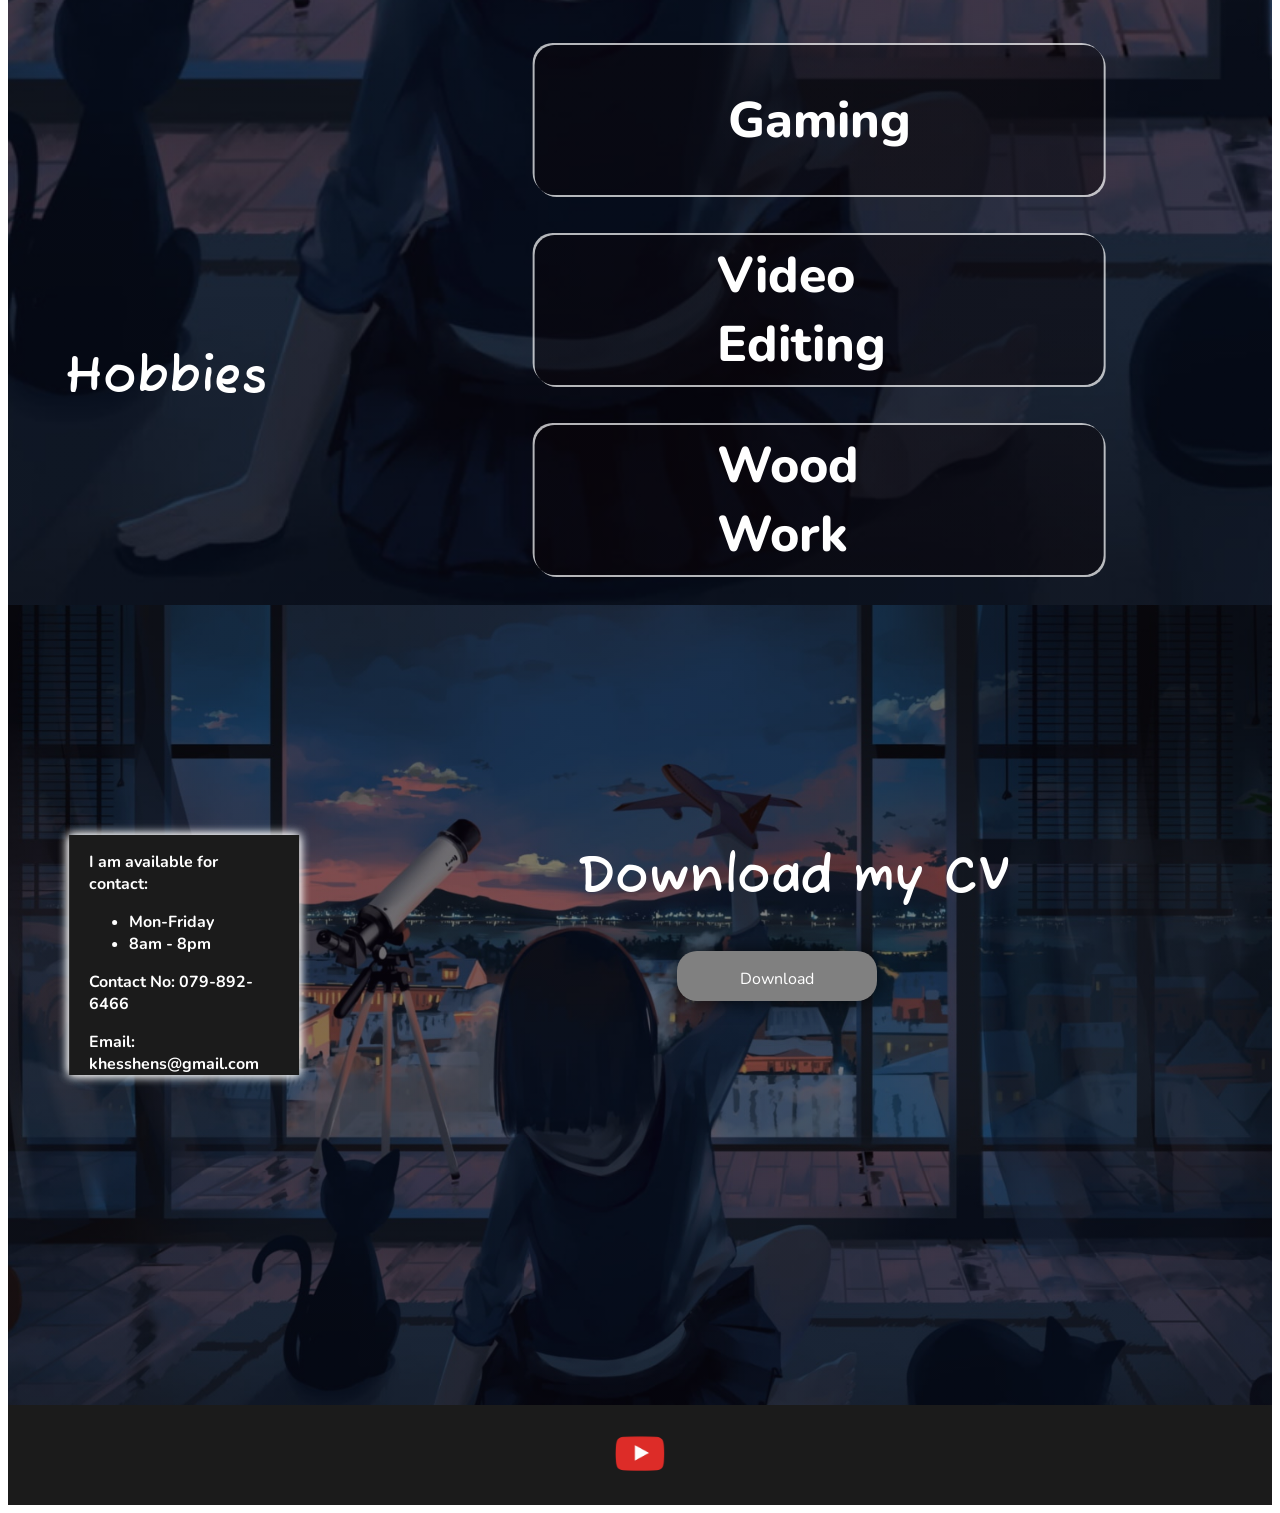
==== commit 72790988: "Update index.html" ====
--- a/index.html
+++ b/index.html
@@ -106,6 +106,7 @@
                                         <ul>
                                             <li>Decision Support Systems - 77%</li>
                                             <li>Databases - 79%</li>
+                                            <li>IT Development - 75%</li>
                                         </ul>
                                 </div>
                             </div>
@@ -287,4 +288,4 @@
             </div>
         </section>
     </body>
-</html>+</html>
--- a/style.css
+++ b/style.css
@@ -49,26 +49,6 @@
     font-size: 25px;
 }
 
-.check-box
-{
-    width: 50px;
-    height: 50px;
-    border-radius: 20px;
-    box-shadow: 0px 0px 12px -2px;
-    position: absolute;
-    top: 0;
-    right: 0;
-    opacity: 0;
-}
-
-.check-box svg
-{
-    width: 20px;
-    margin: 20px;
-    margin-top: 15px;
-    margin-left: 15px;
-}
-
 svg path
 {
     stroke-width: 7px;
@@ -78,31 +58,6 @@
     stroke-linecap: round;
 }
 
-.starter .active
-{
-    background-color: deeppink;
-    transition: 1s;
-}
-
-.active .check-box
-{
-    opacity: 1;
-    transition: 1s;
-}
-
-.active p
-{
-    margin-right: 10px;
-    transition: 1.5s;
-    margin-top: 15px;
-}
-
-.active svg path
-{
-    stroke-dashoffset: 0;
-    
-}
-
 .lights img
 {
     width: 50px;
@@ -187,6 +142,19 @@
     animation-delay: 7.5s;
 }
 
+@media screen and (max-width: 1080px)
+{
+    h3
+    {
+        font-size: 20px;
+    }
+    
+    .top-part
+    {
+        min-height: 70vh;
+    }
+    
+}
 /*--- start of second page ---*/
 
 
@@ -257,7 +225,24 @@
     box-shadow: 5px 5px 5px 0.2px;
 }
 
-
+@media screen and (max-width: 1080px)
+{
+    .box
+    {
+        padding: 20px 40px;
+    }
+    
+    .boxTxt
+    {
+        font-size: 20px;
+    }
+    
+    .container
+    {
+        height: 65vh;
+    }
+    
+}
 /*---- start of third page ----*/
 
 
@@ -372,6 +357,7 @@
     background: #57feff;
     position: relative;
     animation: moving 3s;
+    animation-delay: 2.5s;
 }
 
 .percent::before
@@ -591,7 +577,7 @@
 .details
 {
     width: 50%;
-    height: 70%;
+    height: 80%;
     background: #1b1b1b;
     box-shadow: 0px 0px 10px 0px, -0px -0px 10px 0px;
     padding: 0 20px;
@@ -623,9 +609,14 @@
     transition: 0.5s;
 }
 
-.insta
-{
-
+@media screen and (orientation: portrait)
+{
+    .details
+    {
+        width: 70%;
+        height: 80%;
+        transform: translate(5%);
+    }
 }
 
 /*----- load page -----*/
@@ -638,4 +629,5 @@
     position: fixed;
     z-index: 100;
     background-size: 10%;
-}+    transition: opacity 1s ease-out;
+}
